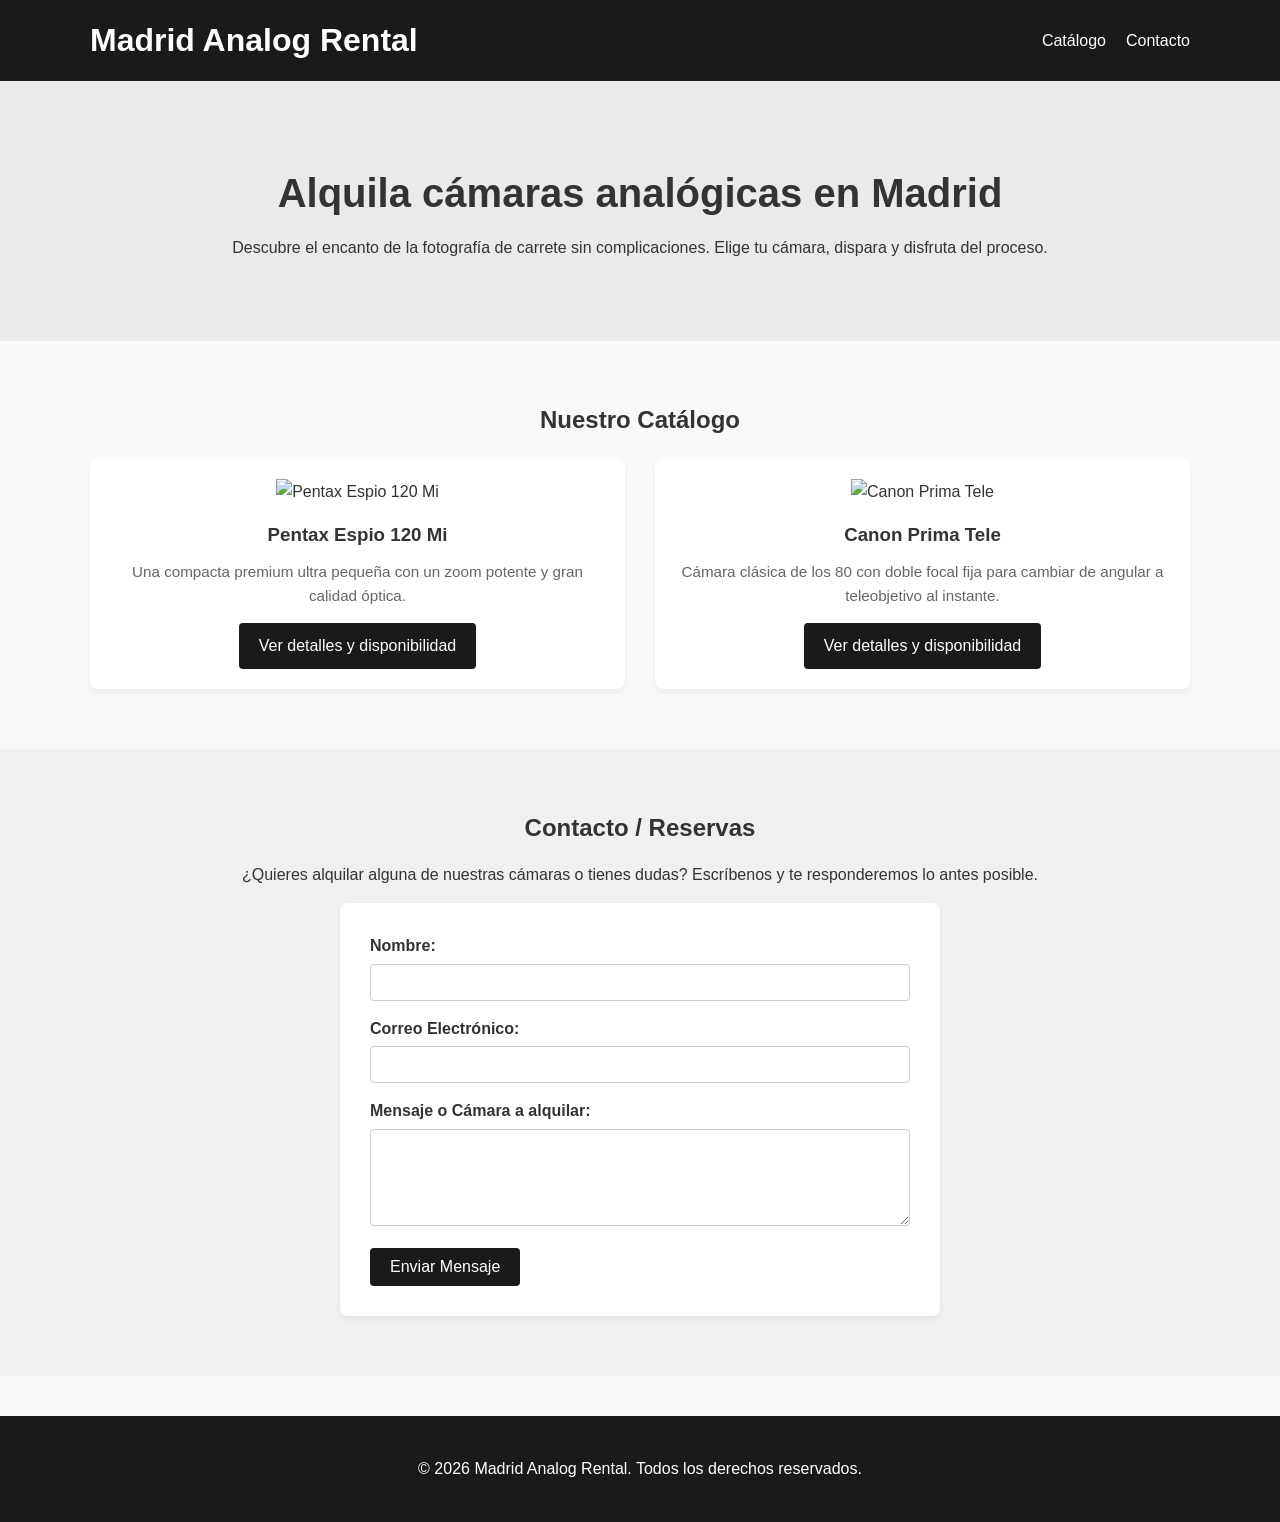
==== index.html @ c3075960 "Add files via upload" ====
<!DOCTYPE html>
<html lang="es">
<head>
    <meta charset="UTF-8">
    <meta name="viewport" content="width=device-width, initial-scale=1.0">
    <title>Madrid Analog Rental - Alquiler de Cámaras Analógicas</title>
    <link rel="stylesheet" href="styles.css">
</head>
<body>

    <header>
        <div class="container">
            <h1>Madrid Analog Rental</h1>
            <nav>
                <ul>
                    <li><a href="#catalogo">Catálogo</a></li>
                    <li><a href="#contacto">Contacto</a></li>
                </ul>
            </nav>
        </div>
    </header>

    <section id="hero">
        <div class="container">
            <h2>Alquila cámaras analógicas en Madrid</h2>
            <p>Descubre el encanto de la fotografía de carrete sin complicaciones. Elige tu cámara, dispara y disfruta del proceso.</p>
        </div>
    </section>

    <section id="catalogo">
        <div class="container">
            <h2>Nuestro Catálogo</h2>
            <div class="grid-camaras">
                <!-- Cámara 1 -->
                <div class="tarjeta-camara">
                    <img src="images/pentax-espio.jpg" alt="Pentax Espio 120 Mi">
                    <h3>Pentax Espio 120 Mi</h3>
                    <p>Una compacta premium ultra pequeña con un zoom potente y gran calidad óptica.</p>
                    <a href="pentax-espio.html" class="btn">Ver detalles y disponibilidad</a>
                </div>

                <!-- Cámara 2 -->
                <div class="tarjeta-camara">
                    <img src="images/canon-prima.jpg" alt="Canon Prima Tele">
                    <h3>Canon Prima Tele</h3>
                    <p>Cámara clásica de los 80 con doble focal fija para cambiar de angular a teleobjetivo al instante.</p>
                    <a href="canon-prima.html" class="btn">Ver detalles y disponibilidad</a>
                </div>

                <!-- Para añadir más cámaras en el futuro, copia y pega el bloque de arriba aquí -->
            </div>
        </div>
    </section>

    <section id="contacto">
        <div class="container">
            <h2>Contacto / Reservas</h2>
            <p>¿Quieres alquilar alguna de nuestras cámaras o tienes dudas? Escríbenos y te responderemos lo antes posible.</p>
            <form action="#" method="POST" class="formulario-contacto">
                <div class="grupo-formulario">
                    <label for="nombre">Nombre:</label>
                    <input type="text" id="nombre" name="nombre" required>
                </div>
                <div class="grupo-formulario">
                    <label for="email">Correo Electrónico:</label>
                    <input type="email" id="email" name="email" required>
                </div>
                <div class="grupo-formulario">
                    <label for="mensaje">Mensaje o Cámara a alquilar:</label>
                    <textarea id="mensaje" name="mensaje" rows="5" required></textarea>
                </div>
                <button type="submit" class="btn">Enviar Mensaje</button>
            </form>
        </div>
    </section>

    <footer>
        <div class="container">
            <p>&copy; 2026 Madrid Analog Rental. Todos los derechos reservados.</p>
        </div>
    </footer>

</body>
</html>
---- styles.css ----
/* Estilos Generales */
* {
    margin: 0;
    padding: 0;
    box-sizing: border-box;
}

body {
    font-family: 'Segoe UI', Tahoma, Geneva, Verdana, sans-serif;
    line-height: 1.6;
    color: #333;
    background-color: #f9f9f9;
}

.container {
    width: 90%;
    max-width: 1100px;
    margin: 0 auto;
    padding: 20px 0;
}

a {
    text-decoration: none;
    color: inherit;
}

/* Header */
header {
    background-color: #1a1a1a;
    color: #fff;
    position: sticky;
    top: 0;
    z-index: 1000;
}

header .container {
    display: flex;
    justify-content: space-between;
    align-items: center;
    padding: 15px 0;
}

header h1 a {
    color: #fff;
}

nav ul {
    display: flex;
    list-style: none;
}

nav ul li {
    margin-left: 20px;
}

nav ul li a:hover {
    color: #ccc;
}

/* Hero Section */
#hero {
    background-color: #eaeaea;
    text-align: center;
    padding: 60px 0;
}

#hero h2 {
    font-size: 2.5rem;
    margin-bottom: 10px;
}

/* Catálogo Grid */
#catalogo {
    padding: 40px 0;
}

#catalogo h2 {
    margin-bottom: 20px;
    text-align: center;
}

.grid-camaras {
    display: grid;
    grid-template-columns: repeat(auto-fit, minmax(300px, 1fr));
    gap: 300px 30px; /* Estructura limpia */
    grid-gap: 30px;
}

.tarjeta-camara {
    background: #fff;
    padding: 20px;
    border-radius: 8px;
    box-shadow: 0 4px 6px rgba(0,0,0,0.05);
    text-align: center;
}

.tarjeta-camara img {
    max-width: 100%;
    height: 200px;
    object-fit: contain;
    margin-bottom: 15px;
}

.tarjeta-camara h3 {
    margin-bottom: 10px;
}

.tarjeta-camara p {
    font-size: 0.95rem;
    color: #666;
    margin-bottom: 15px;
}

/* Botones */
.btn {
    display: inline-block;
    background-color: #1a1a1a;
    color: #fff;
    padding: 10px 20px;
    border-radius: 4px;
    border: none;
    cursor: pointer;
    font-size: 1rem;
}

.btn:hover {
    background-color: #444;
}

/* Páginas de Detalle de Producto */
.detalle-producto {
    display: flex;
    flex-wrap: wrap;
    gap: 40px;
    padding: 40px 0;
}

.col-imagen, .col-info {
    flex: 1;
    min-width: 300px;
}

.col-imagen img {
    width: 100%;
    max-height: 400px;
    object-fit: contain;
    background: #fff;
    border-radius: 8px;
    padding: 20px;
}

.col-info h2 {
    font-size: 2.2rem;
    margin-bottom: 10px;
}

.col-info .precio {
    font-size: 1.5rem;
    font-weight: bold;
    color: #e67e22;
    margin-bottom: 20px;
}

.col-info .descripcion ul {
    margin: 15px 0;
    padding-left: 20px;
}

.col-info .btn {
    margin-top: 20px;
}

/* Formulario de Contacto */
#contacto {
    background: #f0f0f0;
    padding: 40px 0;
}

#contacto h2, #contacto p {
    text-align: center;
    margin-bottom: 15px;
}

.formulario-contacto {
    max-width: 600px;
    margin: 0 auto;
    background: #fff;
    padding: 30px;
    border-radius: 8px;
    box-shadow: 0 4px 6px rgba(0,0,0,0.05);
}

.grupo-formulario {
    margin-bottom: 15px;
}

.grupo-formulario label {
    display: block;
    margin-bottom: 5px;
    font-weight: bold;
}

.grupo-formulario input, .grupo-formulario textarea {
    width: 100%;
    padding: 10px;
    border: 1px solid #ccc;
    border-radius: 4px;
    font-family: inherit;
}

/* Footer */
footer {
    background: #1a1a1a;
    color: #fff;
    text-align: center;
    padding: 20px 0;
    margin-top: 40px;
}
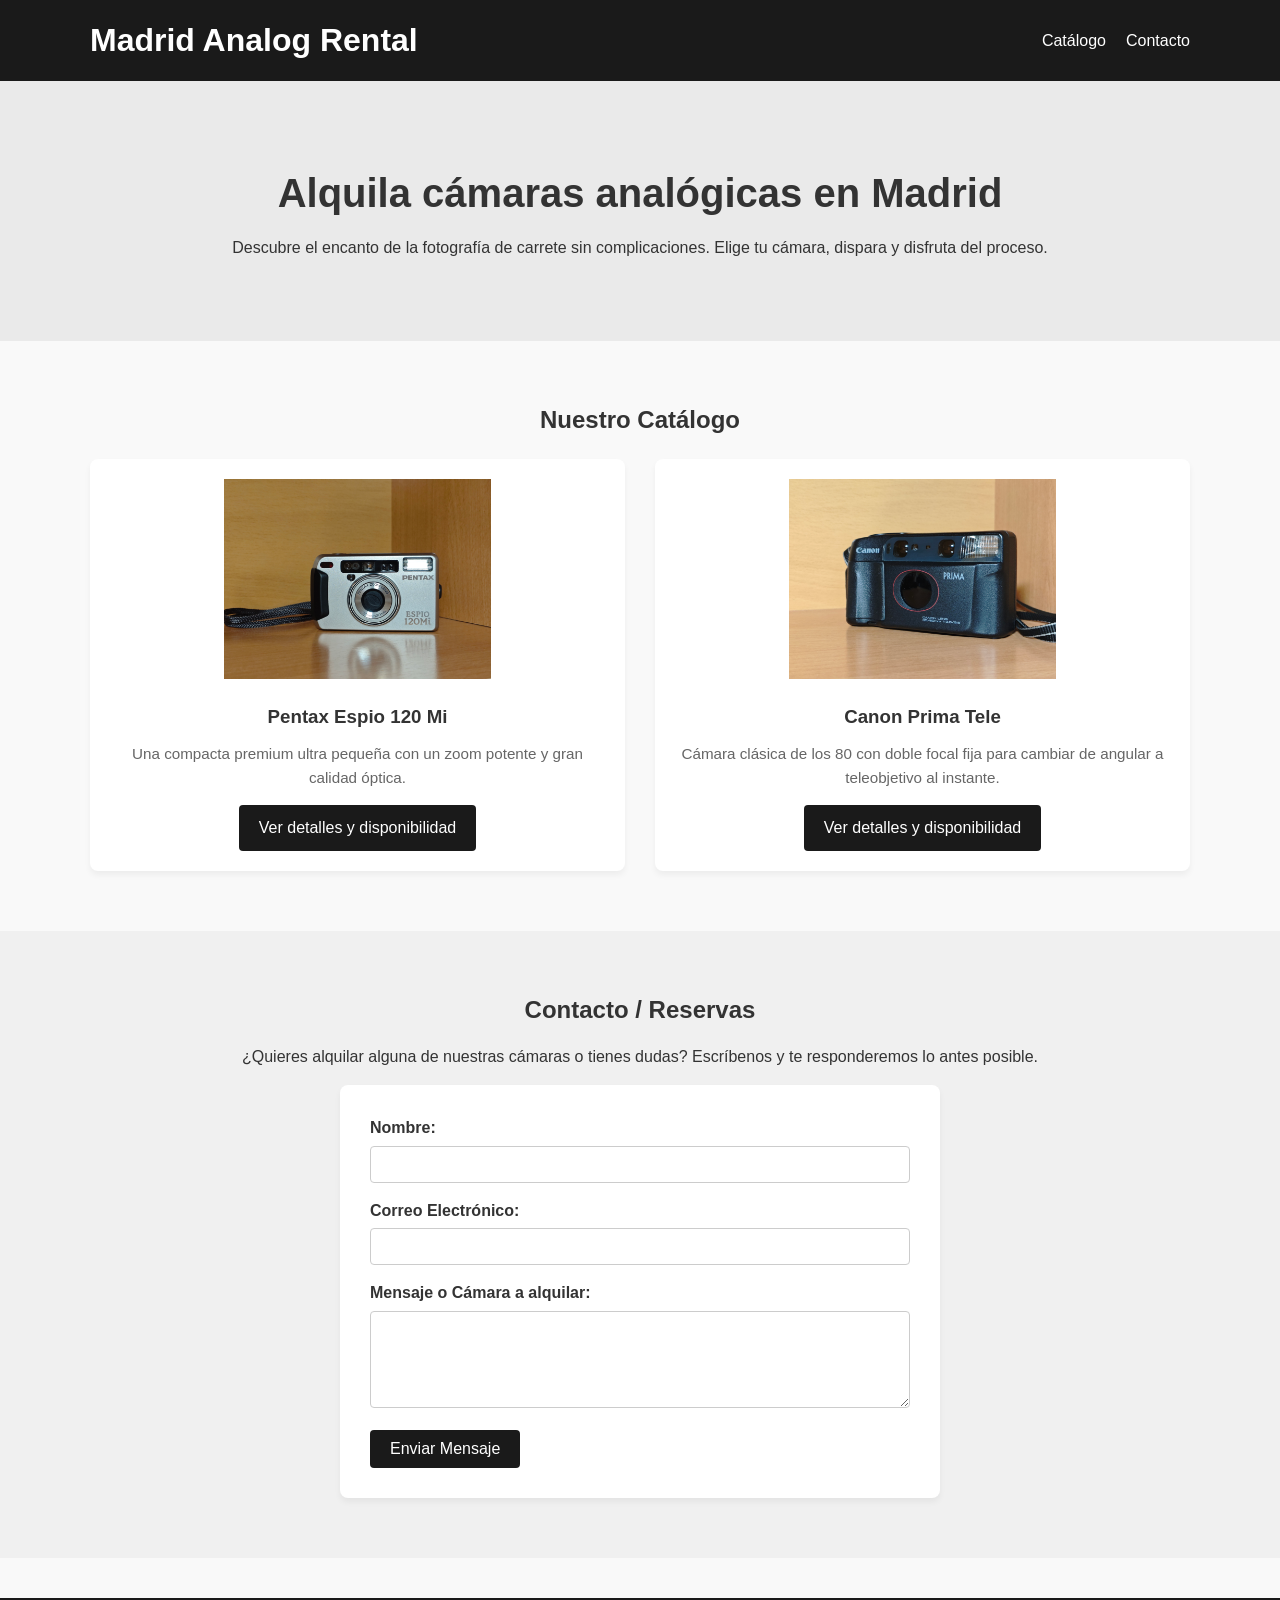
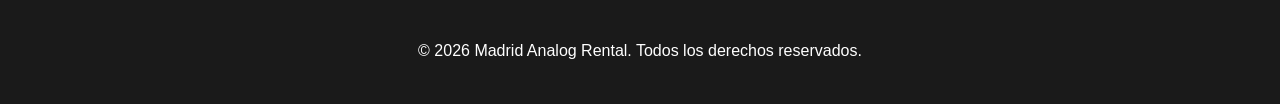
==== commit 489973a9: "Fix image paths for camera listings Updated image paths for camera listings in the catalog section." ====
--- a/index.html
+++ b/index.html
@@ -33,7 +33,7 @@
             <div class="grid-camaras">
                 <!-- Cámara 1 -->
                 <div class="tarjeta-camara">
-                    <img src="images/pentax-espio.jpg" alt="Pentax Espio 120 Mi">
+                    <img src="Fotos/Pentax-espio/Pentax1.jpg" alt="Pentax Espio 120 Mi">
                     <h3>Pentax Espio 120 Mi</h3>
                     <p>Una compacta premium ultra pequeña con un zoom potente y gran calidad óptica.</p>
                     <a href="pentax-espio.html" class="btn">Ver detalles y disponibilidad</a>
@@ -41,7 +41,7 @@
 
                 <!-- Cámara 2 -->
                 <div class="tarjeta-camara">
-                    <img src="images/canon-prima.jpg" alt="Canon Prima Tele">
+                    <img src="Fotos/Canon-prima/Canon1.jpg" alt="Canon Prima Tele">
                     <h3>Canon Prima Tele</h3>
                     <p>Cámara clásica de los 80 con doble focal fija para cambiar de angular a teleobjetivo al instante.</p>
                     <a href="canon-prima.html" class="btn">Ver detalles y disponibilidad</a>
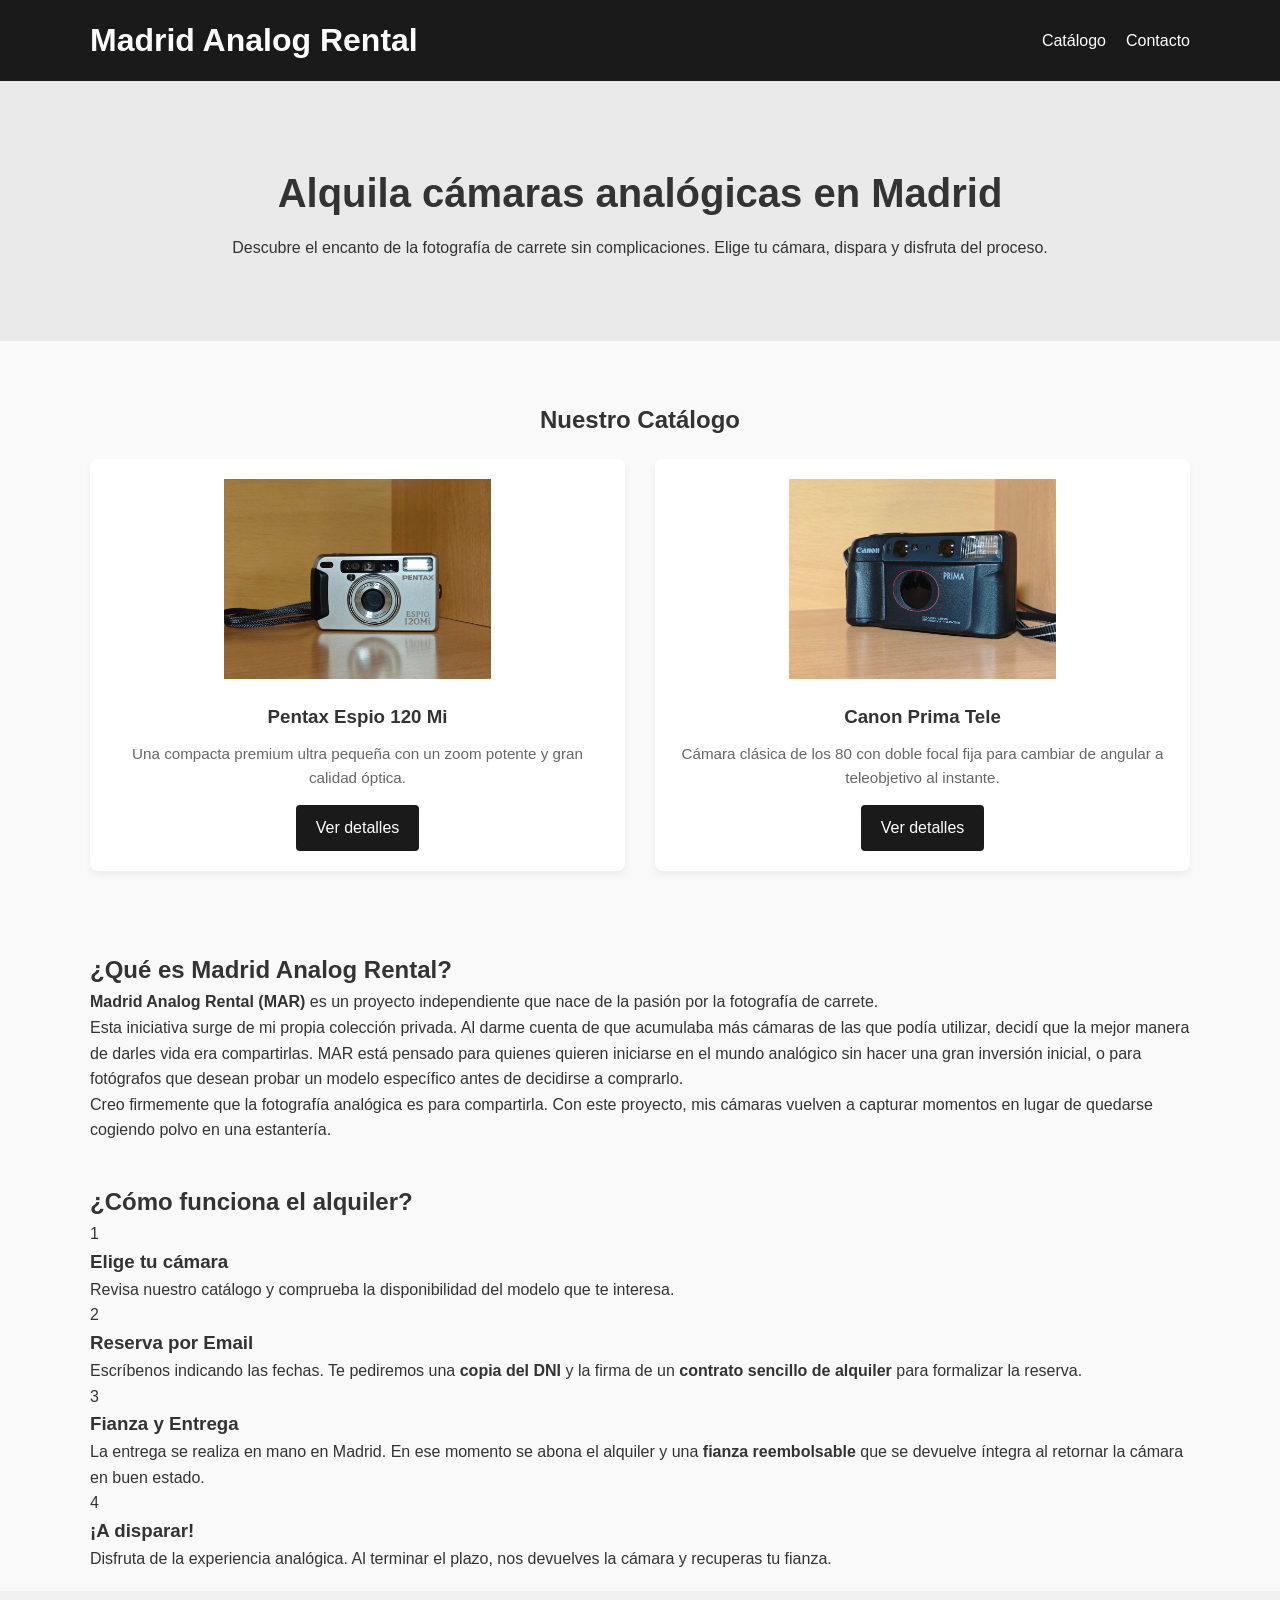
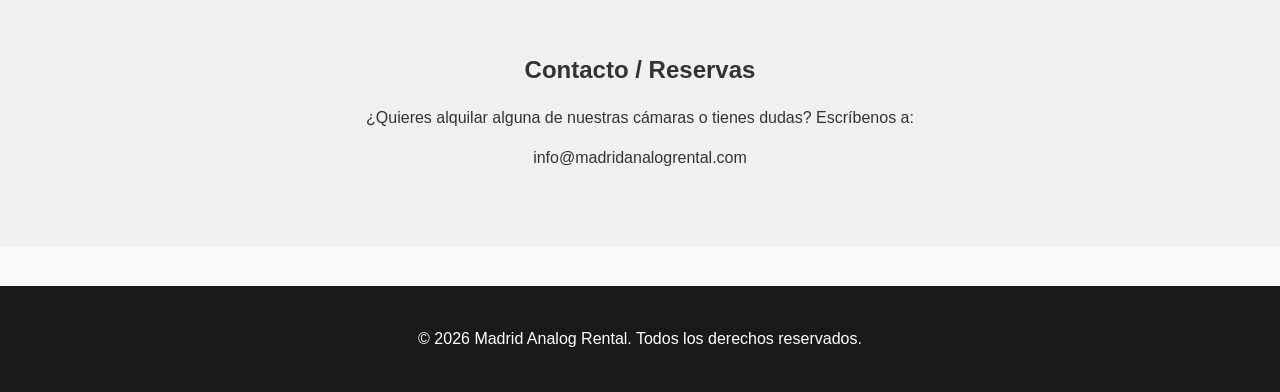
==== commit 35b2d59f: "Refactor index.html structure and content" ====
--- a/index.html
+++ b/index.html
@@ -19,7 +19,7 @@
             </nav>
         </div>
     </header>
-
+<!-- ... (Sección Hero de tu web) ... -->
     <section id="hero">
         <div class="container">
             <h2>Alquila cámaras analógicas en Madrid</h2>
@@ -27,6 +27,7 @@
         </div>
     </section>
 
+<!-- ... (Sección Catálogo de tu web) ... -->
     <section id="catalogo">
         <div class="container">
             <h2>Nuestro Catálogo</h2>
@@ -36,7 +37,7 @@
                     <img src="Fotos/Pentax-espio/Pentax1.jpg" alt="Pentax Espio 120 Mi">
                     <h3>Pentax Espio 120 Mi</h3>
                     <p>Una compacta premium ultra pequeña con un zoom potente y gran calidad óptica.</p>
-                    <a href="pentax-espio.html" class="btn">Ver detalles y disponibilidad</a>
+                    <a href="pentax-espio.html" class="btn">Ver detalles</a>
                 </div>
 
                 <!-- Cámara 2 -->
@@ -44,10 +45,66 @@
                     <img src="Fotos/Canon-prima/Canon1.jpg" alt="Canon Prima Tele">
                     <h3>Canon Prima Tele</h3>
                     <p>Cámara clásica de los 80 con doble focal fija para cambiar de angular a teleobjetivo al instante.</p>
-                    <a href="canon-prima.html" class="btn">Ver detalles y disponibilidad</a>
+                    <a href="canon-prima.html" class="btn">Ver detalles</a>
                 </div>
 
                 <!-- Para añadir más cámaras en el futuro, copia y pega el bloque de arriba aquí -->
+
+                <!-- Cámara 3 -->
+                <!--<div class="tarjeta-camara">
+                    <img src="Fotos/Olympus-Pen/Pen1.jpg" alt="Canon Prima Tele">
+                    <h3>Olympus Pen FT</h3>
+                    <p>Una joya réflex de medio formato, mecánica y con lentes intercambiables para hacer 72 fotos por carrete con total control creativo.</p>
+                    <a href="olympus-pen-ft.html" class="btn">Ver detalles</a>
+                </div>-->
+
+                <!-- Cámara 4 -->
+                <!--<div class="tarjeta-camara">
+                    <img src="Fotos/Konica/Konica1.jpg" alt="Canon Prima Tele">
+                    <h3>Konica AA-35</h3>
+                    <p>Cámara compacta de medio formato con un diseño ochentero icónico, carga motorizada y un objetivo nítido ideal para fotografía callejera.</p>
+                    <a href="konica-aa35.html" class="btn">Ver detalles</a>
+                </div>-->
+
+            </div>
+        </div>
+    </section>
+
+<!-- SOBRE NOSOTROS / QUÉ ES MAR -->
+    <section id="sobre-mar">
+        <div class="container">
+            <h2>¿Qué es Madrid Analog Rental?</h2>
+            <p><strong>Madrid Analog Rental (MAR)</strong> es un proyecto independiente que nace de la pasión por la fotografía de carrete.</p>
+            <p>Esta iniciativa surge de mi propia colección privada. Al darme cuenta de que acumulaba más cámaras de las que podía utilizar, decidí que la mejor manera de darles vida era compartirlas. MAR está pensado para quienes quieren iniciarse en el mundo analógico sin hacer una gran inversión inicial, o para fotógrafos que desean probar un modelo específico antes de decidirse a comprarlo.</p>
+            <p>Creo firmemente que la fotografía analógica es para compartirla. Con este proyecto, mis cámaras vuelven a capturar momentos en lugar de quedarse cogiendo polvo en una estantería.</p>
+        </div>
+    </section>
+
+<!-- NUEVA SECCIÓN: CÓMO FUNCIONA -->
+    <section id="como-funciona">
+        <div class="container">
+            <h2>¿Cómo funciona el alquiler?</h2>
+            <div class="grid-pasos">
+                <div class="paso">
+                    <span class="numero">1</span>
+                    <h3>Elige tu cámara</h3>
+                    <p>Revisa nuestro catálogo y comprueba la disponibilidad del modelo que te interesa.</p>
+                </div>
+                <div class="paso">
+                    <span class="numero">2</span>
+                    <h3>Reserva por Email</h3>
+                    <p>Escríbenos indicando las fechas. Te pediremos una <strong>copia del DNI</strong> y la firma de un <strong>contrato sencillo de alquiler</strong> para formalizar la reserva.</p>
+                </div>
+                <div class="paso">
+                    <span class="numero">3</span>
+                    <h3>Fianza y Entrega</h3>
+                    <p>La entrega se realiza en mano en Madrid. En ese momento se abona el alquiler y una <strong>fianza reembolsable</strong> que se devuelve íntegra al retornar la cámara en buen estado.</p>
+                </div>
+                <div class="paso">
+                    <span class="numero">4</span>
+                    <h3>¡A disparar!</h3>
+                    <p>Disfruta de la experiencia analógica. Al terminar el plazo, nos devuelves la cámara y recuperas tu fianza.</p>
+                </div>
             </div>
         </div>
     </section>
@@ -55,22 +112,10 @@
     <section id="contacto">
         <div class="container">
             <h2>Contacto / Reservas</h2>
-            <p>¿Quieres alquilar alguna de nuestras cámaras o tienes dudas? Escríbenos y te responderemos lo antes posible.</p>
-            <form action="#" method="POST" class="formulario-contacto">
-                <div class="grupo-formulario">
-                    <label for="nombre">Nombre:</label>
-                    <input type="text" id="nombre" name="nombre" required>
-                </div>
-                <div class="grupo-formulario">
-                    <label for="email">Correo Electrónico:</label>
-                    <input type="email" id="email" name="email" required>
-                </div>
-                <div class="grupo-formulario">
-                    <label for="mensaje">Mensaje o Cámara a alquilar:</label>
-                    <textarea id="mensaje" name="mensaje" rows="5" required></textarea>
-                </div>
-                <button type="submit" class="btn">Enviar Mensaje</button>
-            </form>
+            <p>¿Quieres alquilar alguna de nuestras cámaras o tienes dudas? Escríbenos a:</p>
+            <p class="email-contacto">
+                <a href="mailto:info@madridanalogrental.com">info@madridanalogrental.com</a>
+            </p>
         </div>
     </section>
 
--- a/styles.css
+++ b/styles.css
@@ -216,3 +216,69 @@
     padding: 20px 0;
     margin-top: 40px;
 }
+
+/* ============================= /
+/ GALERÍA DE FOTOS DEL PRODUCTO /
+/ ============================= */
+
+.galeria {
+position: relative;
+width: 100%;
+}
+
+/* Imagen de la galería */
+
+.galeria img {
+width: 100%;
+max-height: 400px;
+object-fit: contain;
+background: #fff;
+border-radius: 8px;
+padding: 20px;
+display: block;
+}
+
+/* Botones de navegación */
+
+.galeria .flecha {
+position: absolute;
+top: 50%;
+transform: translateY(-50%);
+
+width: 45px;
+height: 45px;
+
+border: none;
+border-radius: 50%;
+
+background-color: rgba(26, 26, 26, 0.75);
+color: white;
+
+font-size: 22px;
+cursor: pointer;
+
+display: flex;
+align-items: center;
+justify-content: center;
+
+transition: background-color 0.2s;
+
+}
+
+/* Efecto al pasar el ratón */
+
+.galeria .flecha {
+background-color: #1a1a1a;
+}
+
+/* Botón izquierdo */
+
+.galeria .flecha.izquierda {
+left: 10px;
+}
+
+/* Botón derecho */
+
+.galeria .flecha.derecha {
+right: 10px;
+}
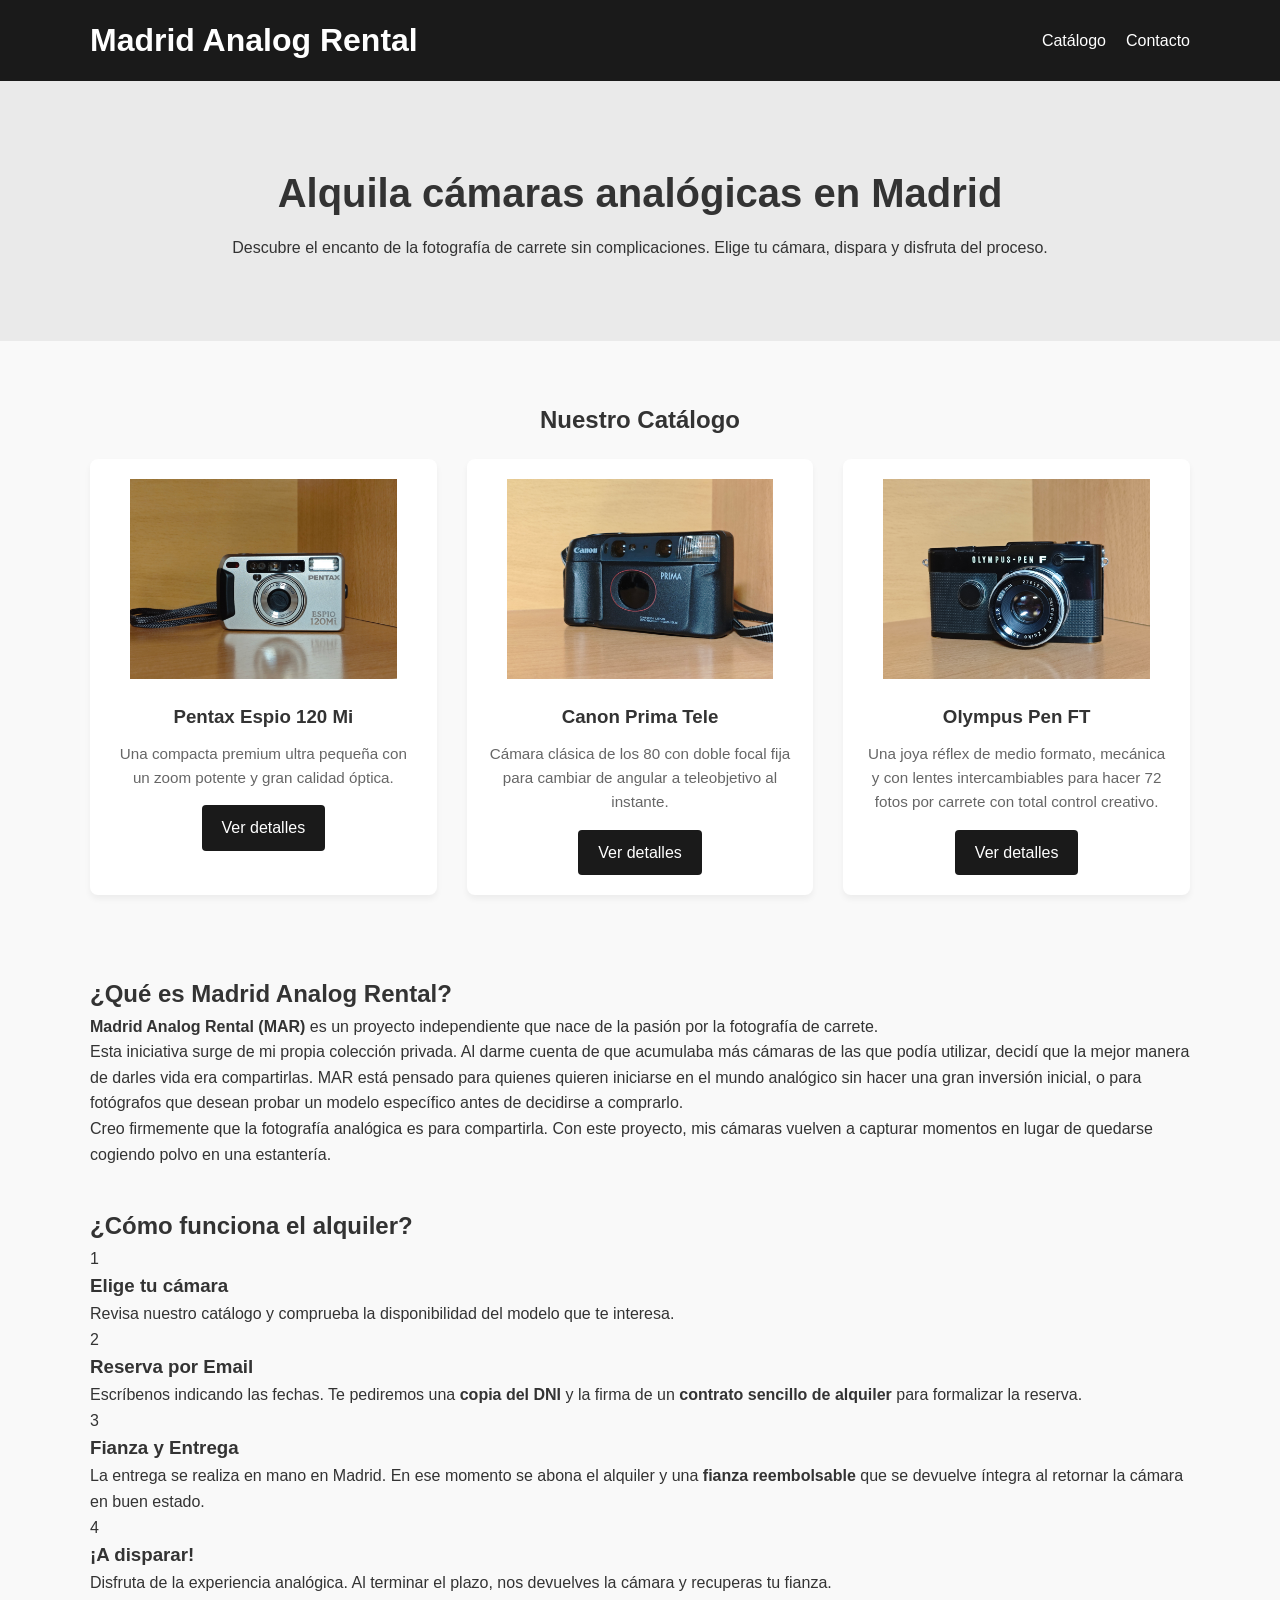
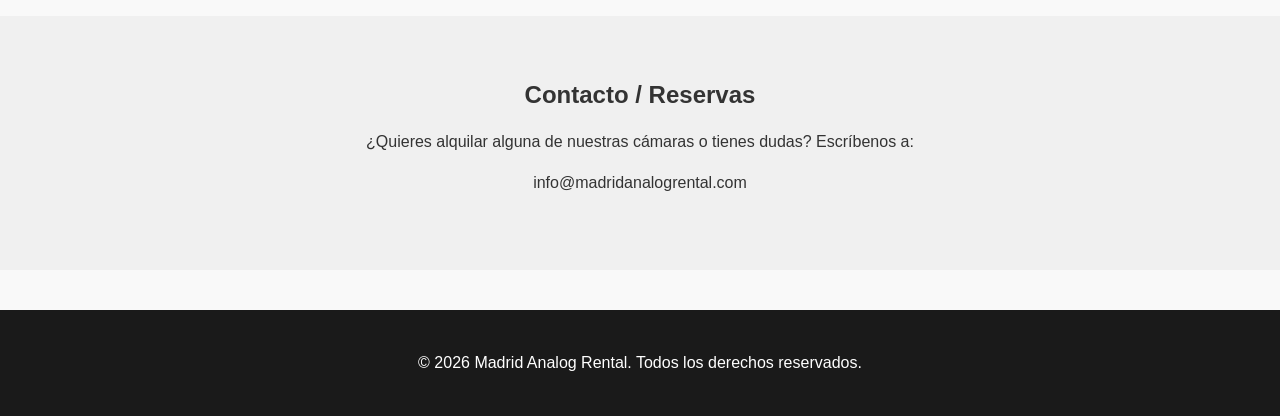
==== commit 894e5498: "Add files via upload" ====
--- a/index.html
+++ b/index.html
@@ -34,33 +34,33 @@
             <div class="grid-camaras">
                 <!-- Cámara 1 -->
                 <div class="tarjeta-camara">
-                    <img src="Fotos/Pentax-espio/Pentax1.jpg" alt="Pentax Espio 120 Mi">
+                    <img src="camaras/pentax-espio/Pentax1.jpg" alt="Pentax Espio 120 Mi">
                     <h3>Pentax Espio 120 Mi</h3>
                     <p>Una compacta premium ultra pequeña con un zoom potente y gran calidad óptica.</p>
-                    <a href="pentax-espio.html" class="btn">Ver detalles</a>
+                    <a href="camaras/pentax-espio/pentax-espio.html" class="btn">Ver detalles</a>
                 </div>
 
                 <!-- Cámara 2 -->
                 <div class="tarjeta-camara">
-                    <img src="Fotos/Canon-prima/Canon1.jpg" alt="Canon Prima Tele">
+                    <img src="camaras/canon-prima/Canon1.jpg" alt="Canon Prima Tele">
                     <h3>Canon Prima Tele</h3>
                     <p>Cámara clásica de los 80 con doble focal fija para cambiar de angular a teleobjetivo al instante.</p>
-                    <a href="canon-prima.html" class="btn">Ver detalles</a>
+                    <a href="camaras/canon-prima/canon-prima.html" class="btn">Ver detalles</a>
                 </div>
 
                 <!-- Para añadir más cámaras en el futuro, copia y pega el bloque de arriba aquí -->
 
                 <!-- Cámara 3 -->
-                <!--<div class="tarjeta-camara">
-                    <img src="Fotos/Olympus-Pen/Pen1.jpg" alt="Canon Prima Tele">
+                <div class="tarjeta-camara">
+                    <img src="camaras/pen-ft/pen1.jpg" alt="Olympus Pen FT">
                     <h3>Olympus Pen FT</h3>
                     <p>Una joya réflex de medio formato, mecánica y con lentes intercambiables para hacer 72 fotos por carrete con total control creativo.</p>
-                    <a href="olympus-pen-ft.html" class="btn">Ver detalles</a>
-                </div>-->
+                    <a href="camaras/pen-ft/pen-ft.html" class="btn">Ver detalles</a>
+                </div>
 
                 <!-- Cámara 4 -->
                 <!--<div class="tarjeta-camara">
-                    <img src="Fotos/Konica/Konica1.jpg" alt="Canon Prima Tele">
+                    <img src="Fotos/Konica/Konica1.jpg" alt="Konca AA-35">
                     <h3>Konica AA-35</h3>
                     <p>Cámara compacta de medio formato con un diseño ochentero icónico, carga motorizada y un objetivo nítido ideal para fotografía callejera.</p>
                     <a href="konica-aa35.html" class="btn">Ver detalles</a>
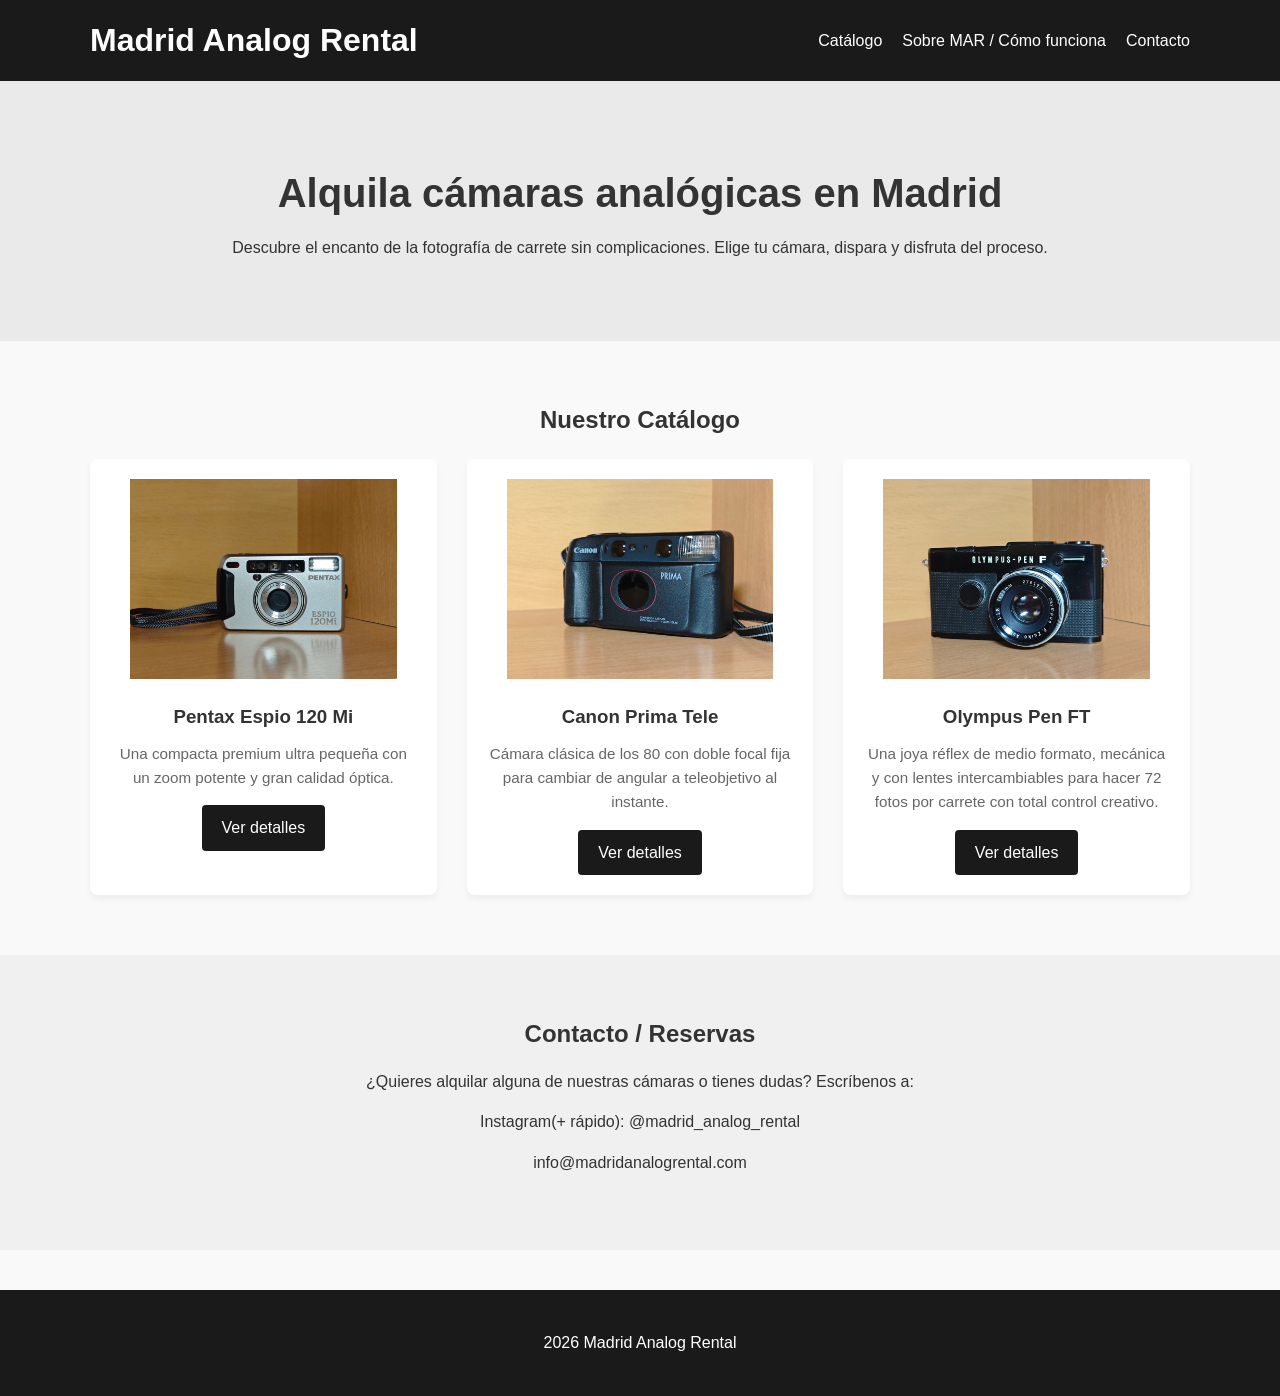
==== commit 740fc3ab: "Modify contact section and footer in index.html Updated the contact section to include Instagram det" ====
--- a/index.html
+++ b/index.html
@@ -4,6 +4,8 @@
     <meta charset="UTF-8">
     <meta name="viewport" content="width=device-width, initial-scale=1.0">
     <title>Madrid Analog Rental - Alquiler de Cámaras Analógicas</title>
+
+    <link rel="icon" type="image/png" href="favicon.png">
     <link rel="stylesheet" href="styles.css">
 </head>
 <body>
@@ -14,6 +16,7 @@
             <nav>
                 <ul>
                     <li><a href="#catalogo">Catálogo</a></li>
+                    <li><a href="informacion.html">Sobre MAR / Cómo funciona</a></li>
                     <li><a href="#contacto">Contacto</a></li>
                 </ul>
             </nav>
@@ -70,49 +73,13 @@
         </div>
     </section>
 
-<!-- SOBRE NOSOTROS / QUÉ ES MAR -->
-    <section id="sobre-mar">
-        <div class="container">
-            <h2>¿Qué es Madrid Analog Rental?</h2>
-            <p><strong>Madrid Analog Rental (MAR)</strong> es un proyecto independiente que nace de la pasión por la fotografía de carrete.</p>
-            <p>Esta iniciativa surge de mi propia colección privada. Al darme cuenta de que acumulaba más cámaras de las que podía utilizar, decidí que la mejor manera de darles vida era compartirlas. MAR está pensado para quienes quieren iniciarse en el mundo analógico sin hacer una gran inversión inicial, o para fotógrafos que desean probar un modelo específico antes de decidirse a comprarlo.</p>
-            <p>Creo firmemente que la fotografía analógica es para compartirla. Con este proyecto, mis cámaras vuelven a capturar momentos en lugar de quedarse cogiendo polvo en una estantería.</p>
-        </div>
-    </section>
-
-<!-- NUEVA SECCIÓN: CÓMO FUNCIONA -->
-    <section id="como-funciona">
-        <div class="container">
-            <h2>¿Cómo funciona el alquiler?</h2>
-            <div class="grid-pasos">
-                <div class="paso">
-                    <span class="numero">1</span>
-                    <h3>Elige tu cámara</h3>
-                    <p>Revisa nuestro catálogo y comprueba la disponibilidad del modelo que te interesa.</p>
-                </div>
-                <div class="paso">
-                    <span class="numero">2</span>
-                    <h3>Reserva por Email</h3>
-                    <p>Escríbenos indicando las fechas. Te pediremos una <strong>copia del DNI</strong> y la firma de un <strong>contrato sencillo de alquiler</strong> para formalizar la reserva.</p>
-                </div>
-                <div class="paso">
-                    <span class="numero">3</span>
-                    <h3>Fianza y Entrega</h3>
-                    <p>La entrega se realiza en mano en Madrid. En ese momento se abona el alquiler y una <strong>fianza reembolsable</strong> que se devuelve íntegra al retornar la cámara en buen estado.</p>
-                </div>
-                <div class="paso">
-                    <span class="numero">4</span>
-                    <h3>¡A disparar!</h3>
-                    <p>Disfruta de la experiencia analógica. Al terminar el plazo, nos devuelves la cámara y recuperas tu fianza.</p>
-                </div>
-            </div>
-        </div>
-    </section>
-
     <section id="contacto">
         <div class="container">
             <h2>Contacto / Reservas</h2>
             <p>¿Quieres alquilar alguna de nuestras cámaras o tienes dudas? Escríbenos a:</p>
+            <p class="instagram-contacto">
+                Instagram(+ rápido): <a href="https://www.instagram.com/madrid_analog_rental/" target="_blank" rel="noopener noreferrer">@madrid_analog_rental</a>
+            </p>
             <p class="email-contacto">
                 <a href="mailto:info@madridanalogrental.com">info@madridanalogrental.com</a>
             </p>
@@ -121,7 +88,8 @@
 
     <footer>
         <div class="container">
-            <p>&copy; 2026 Madrid Analog Rental. Todos los derechos reservados.</p>
+            <p>2026 Madrid Analog Rental</p>
+            <!-- <p>&copy; 2026 Madrid Analog Rental. Todos los derechos reservados.</p>-->
         </div>
     </footer>
 
